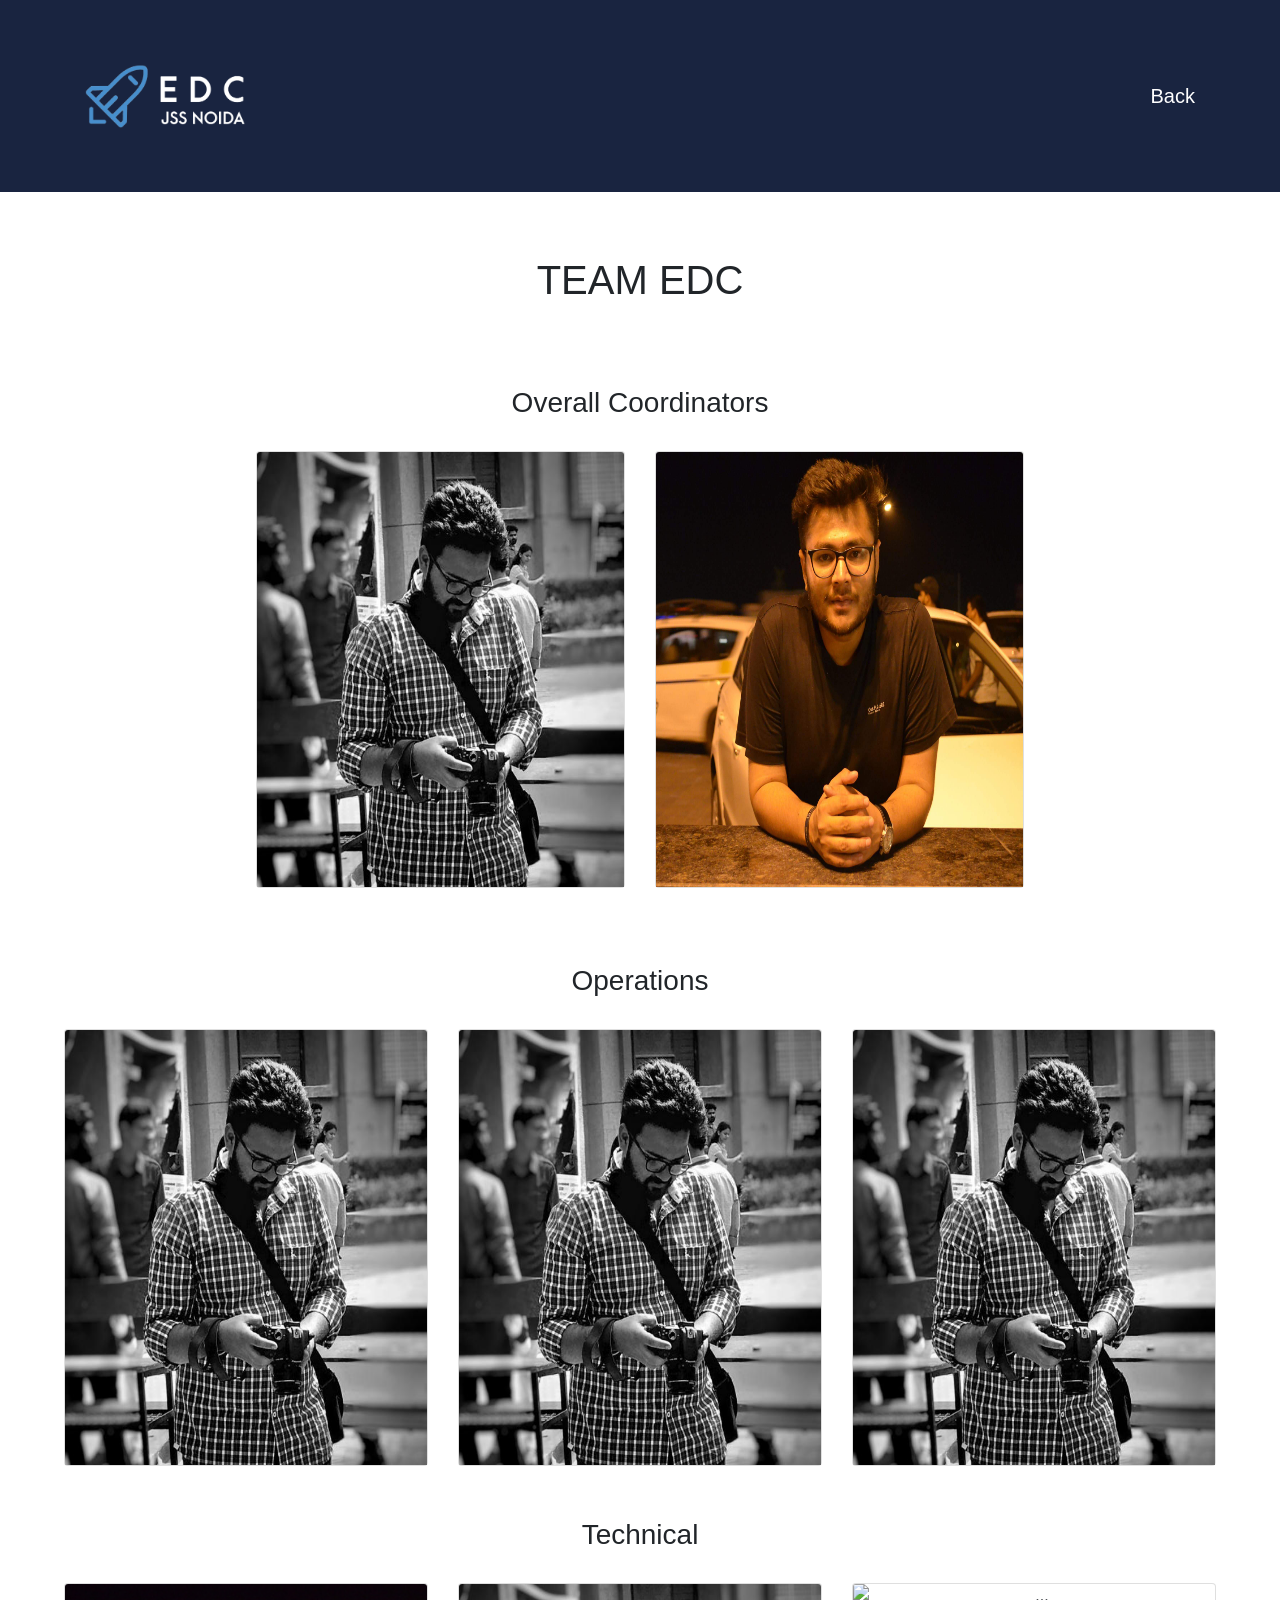
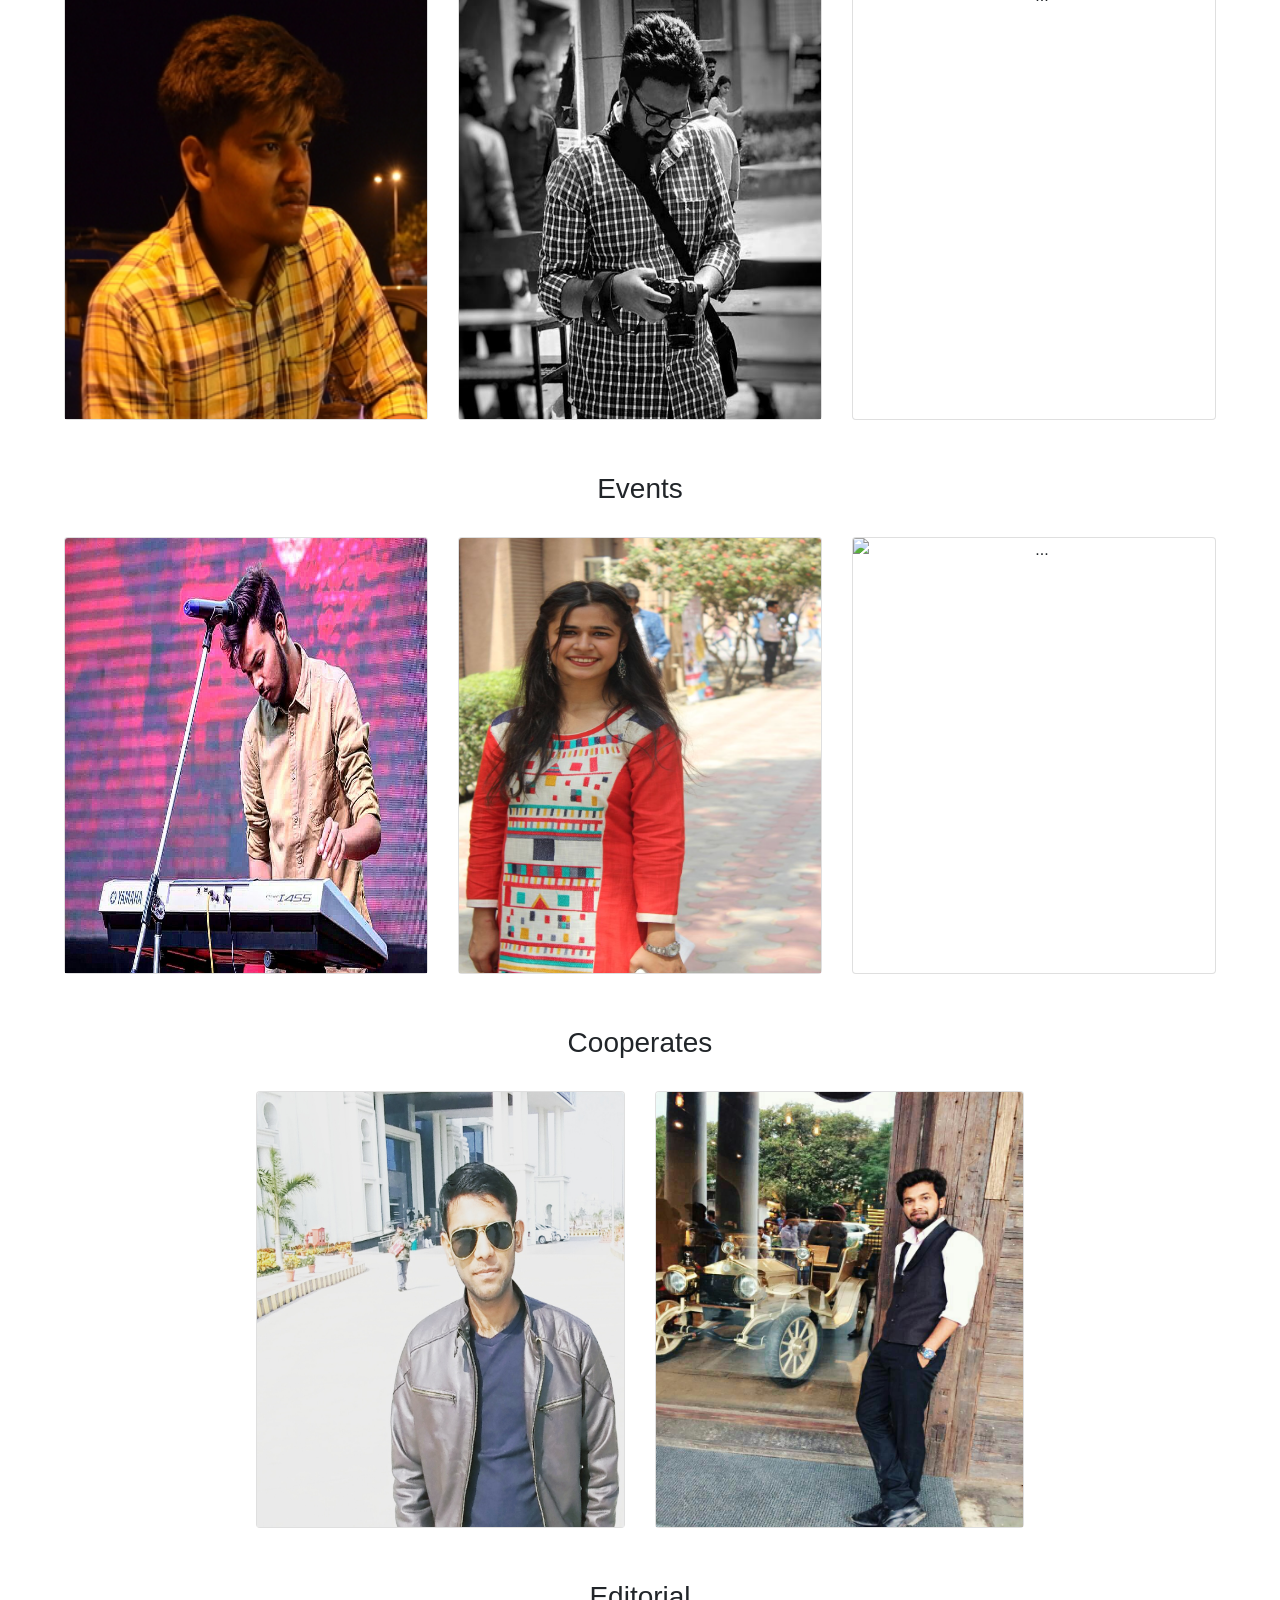
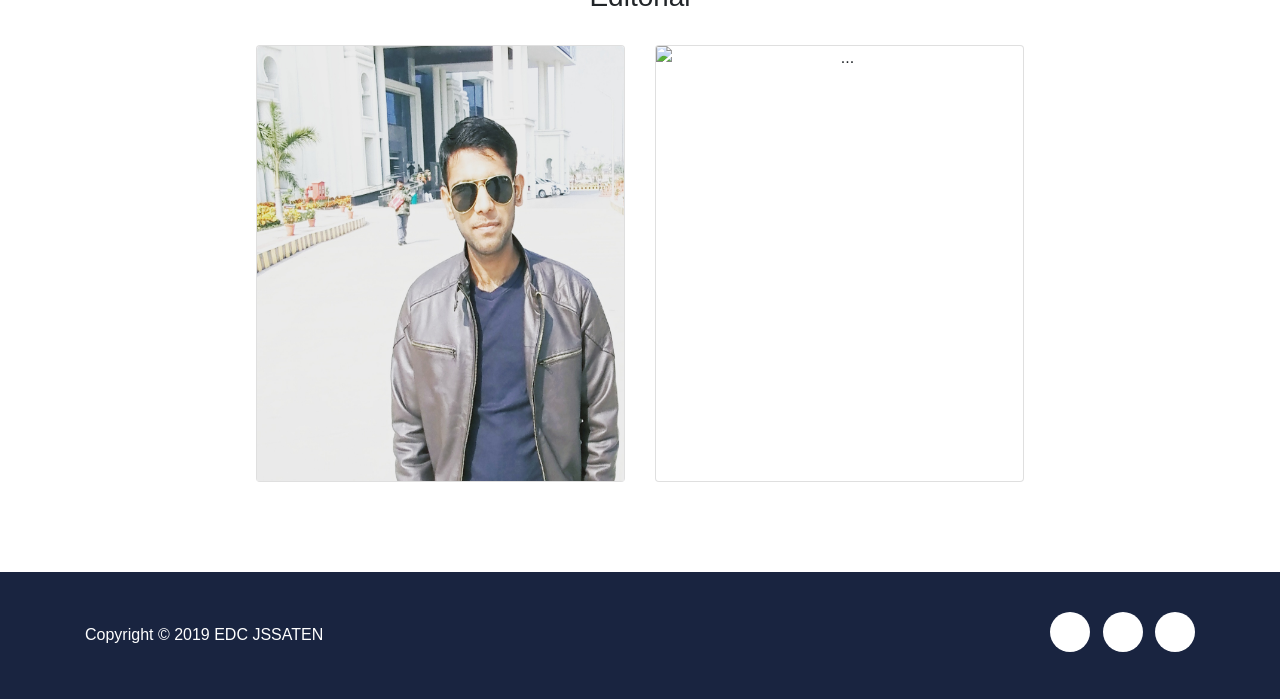
==== team.html @ 0a7827f4 "first commit" ====
<!DOCTYPE html>
<html lang="en" dir="ltr">
  <head>
    <meta charset="utf-8">
    <title>Team Edc</title>
    <link rel="icon" href="img/icon.png" sizes="32x32" type="image/png">
    <link rel="stylesheet" href="css/custom.css">
    <link rel="stylesheet" href="css/bootstrap.min.css">
    <link rel="stylesheet" href="font-awesome-4.7.0/css/font-awesome.min.css">
    <link rel="stylesheet" href="https://stackpath.bootstrapcdn.com/bootstrap/4.3.1/css/bootstrap.min.css" integrity="sha384-ggOyR0iXCbMQv3Xipma34MD+dH/1fQ784/j6cY/iJTQUOhcWr7x9JvoRxT2MZw1T" crossorigin="anonymous">
    <script src="https://code.jquery.com/jquery-3.3.1.slim.min.js" integrity="sha384-q8i/X+965DzO0rT7abK41JStQIAqVgRVzpbzo5smXKp4YfRvH+8abtTE1Pi6jizo" crossorigin="anonymous"></script>
    <script src="https://cdnjs.cloudflare.com/ajax/libs/popper.js/1.14.7/umd/popper.min.js" integrity="sha384-UO2eT0CpHqdSJQ6hJty5KVphtPhzWj9WO1clHTMGa3JDZwrnQq4sF86dIHNDz0W1" crossorigin="anonymous"></script>
    <script src="https://stackpath.bootstrapcdn.com/bootstrap/4.3.1/js/bootstrap.min.js" integrity="sha384-JjSmVgyd0p3pXB1rRibZUAYoIIy6OrQ6VrjIEaFf/nJGzIxFDsf4x0xIM+B07jRM" crossorigin="anonymous"></script>

  </head>
  <body id="top">
    <nav>
      <div class="jumbotron jumbotron-fluid" style="background-color:#192440;">
          <div class="container text-center text-md-left">
              <header>
                  <div class="row justify-content-between">
                      <div class="col-2">
                          <a href="index.html"><img src="img/logo.png" alt="logo"></a>
                      </div>
                      <div class="col-6 align-self-center text-right">
                          <a href="index.html" class="text-white lead">Back</a>
                      </div>
                  </div>
              </header>
          </div>
      </div>
    </nav>

  <section class="teammembers">
    <div class="teamedc">
      <h1>TEAM EDC</h1>
    </div>

    <br>
    <br>
      <div class=""  id="Coordinators">
        <h3>Overall Coordinators</h3>
        <br>
        <div class="card-deck">
          <div class="card"  id="naman">
            <img src="img\team\naman.jpg" class="card-img-top" alt="...">
            <div class="overlayleft">
              <div class="content">
                Naman
              </div>
            </div>
          </div>

          <div class="card"  id="atul">
            <img src="img\team\atul.jpg" class="card-img-top" alt="...">
            <div class="overlayright">
              <div class="content">
                Naman
              </div>
          </div>
        </div>
        </div>
      </div>

<br>

      <div class=""  id="Operations">
        <h3>Operations</h3>
        <br>
        <div class="card-deck">
          <div class="card" id="shivani">
            <img src="img\team\naman.jpg" class="card-img-top" alt="...">
            <div class="overlaybottom">
              <div class="content">
                naman
              </div>
            </div>
          </div>

          <div class="card"  id="waris">
            <img src="img\team\naman.jpg" class="card-img-top" alt="...">
            <div class="overlaybottom">
              <div class="content">
                naman
              </div>
            </div>
          </div>

          <div class="card"  id="prakhar">
            <img src="img\team\naman.jpg" class="card-img-top" alt="...">
            <div class="overlaybottom">
              <div class="content">
                naman
              </div>
            </div>
          </div>
        </div>
        </div>
      </div>

      <div class=""  id="Technical">
        <h3>Technical</h3>
        <br>
        <div class="card-deck">
          <div class="card" id="nishith">
            <img src="img\team\nishith.jpg" class="card-img-top" alt="...">
            <div class="overlaybottom">
              <div class="content">
                naman
              </div>
            </div>
          </div>

          <div class="card" id="shlok">
            <img src="img\team\naman.jpg" class="card-img-top" alt="...">
            <div class="overlaybottom">
              <div class="content">
                naman
              </div>
            </div>
          </div>

          <div class="card" id="ayushi">
            <img src="img\team\ayushi.jpg" class="card-img-top" alt="...">
            <div class="overlaybottom">
              <div class="content">
                naman
              </div>
            </div>
          </div>
        </div>
        </div>
      </div>

      <div class=""  id="Events">
        <h3>Events</h3>
        <br>
        <div class="card-deck">
          <div class="card"  id="siddhartha">
            <img src="img\team\siddhartha.jpg" class="card-img-top" alt="...">
            <div class="overlaybottom">
              <div class="content">
                naman
              </div>
            </div>
          </div>

          <div class="card" id="ritika">
            <img src="img\team\ritika.jpg" class="card-img-top" alt="...">
            <div class="overlaybottom">
              <div class="content">
                naman
              </div>
            </div>
          </div>

          <div class="card" id="vedansh">
            <img src="img\team\ayushi.jpg" class="card-img-top" alt="...">
            <div class="overlaybottom">
              <div class="content">
                naman
              </div>
            </div>
          </div>
        </div>
        </div>
      </div>

      <div class=""  id="Cooperates">
        <h3>Cooperates</h3>
        <br>
        <div class="card-deck">
          <div class="card"  id="dewansh">
            <img src="img\team\dewansh.jpg" class="card-img-top" alt="...">
            <div class="overlayleft">
              <div class="content">
                Naman
              </div>
            </div>
          </div>

          <div class="card"  id="divyansh">
            <img src="img\team\divyansh.jpg" class="card-img-top" alt="...">
            <div class="overlayright">
              <div class="content">
                Naman
              </div>
          </div>
        </div>
        </div>
      </div>

      <div class=""  id="Editorial">
        <h3>Editorial</h3>
        <br>
        <div class="card-deck">
          <div class="card"  id="raaj">
            <img src="img\team\dewansh.jpg" class="card-img-top" alt="...">
            <div class="overlayleft">
              <div class="content">
                Naman
              </div>
            </div>
          </div>

          <div class="card"  id="adesh">
            <img src="img\team\adesh.JPG" class="card-img-top" alt="...">
            <div class="overlayright">
              <div class="content">
                Naman
              </div>
          </div>
        </div>
        </div>
      </div>
  </section>


  <section class="footer">
    <div class="jumbotron jumbotron-fluid" id="copyright">
          <div class="container">
              <div class="row justify-content-between">
                <div class="col-md-6 text-white align-self-center text-center text-md-left my-2">
                      Copyright © 2019 EDC JSSATEN
                  </div>
                  <div class="col-md-6 align-self-center text-center text-md-right my-2" id="social-media">
                      <a href="#" class="d-inline-block text-center ml-2">
                        <i class="fa fa-facebook" aria-hidden="true"></i>
                      </a>
                      <a href="#" class="d-inline-block text-center ml-2">
                          <i class="fa fa-linkedin" aria-hidden="true"></i>
                      </a>
                      <a href="#top" class="d-inline-block text-center ml-2">
                          <i class="fa fa-arrow-up" aria-hidden="true"></i>
                      </a>
                  </div>
              </div>
          </div>
      </div>
          <script src="js/aos.js"></script>
      <script>
        AOS.init({
        });
      </script>
  </section>
  </body>
</html>


<!--            <div class="card-body">
              <h5 class="card-title">Naman</h5>
            </div> -->
---- css/custom.css ----
/********** common setting **********/
h2 {
    font-size: 2.8rem !important;
    font-weight: 700;
}

img {
    display: block;
    max-width: 100%;
}

a,
button {
    cursor: pointer;
}
#events a{
    margin-right: 30px;
}
iframe{
    height: 125px;
}
.btn-collab{
    width: 100%;
}
.jumbotron {
    margin-bottom: 0 !important;
}

.atlas-cta {
    border-radius: 22px !important;
    padding: 12px 30px !important;
    font-weight: 700;
    transition: .3s ease-in-out !important;
}

.atlas-cta:hover {
    text-decoration: none;
    transform: translateY(-5px);
}

.atlas-cta-wide {
    width: 100%;
}

.cta-green {
    background: #00FFAD;
    color: #192440;
}

.cta-green:hover {
    color: #ffffff;
    background: #00e69c;
}

.cta-blue {
    background: #192440;
    color: #ffffff;
}

.cta-blue:hover {
    color: #ffffff;
    background: #121a2e;
}

.cta-ghost {
    border: 2px solid #192440 !important;
    color: #192440;
}

.cta-ghost:hover {
    color: #ffffff;
    background: #121a2e;
}

#banner {
    background-size: cover;
}

/********** banner **********/
#banner header {
    overflow: hidden;
}

#banner header img {
    max-width: 120px;
}
.fa-arrow-down{
    position: relative;
    animation-name: down;
    animation-iteration-count: infinite;
    animation-duration: 1s;
}
/********** feature (skew background) **********/
.mx-auto{
    max-width: 180px!important;
    margin-bottom: 10px;
}
.display-4{
    font-size: 2rem!important;
}
.feature img {
    width: 100%;
    max-width: 480px;
}

#feature-first {
    background: linear-gradient(168deg, #ffffff 55%, #00FFAD 0);
}

#feature-last {
    background: #00FFAD;
}

/********** price table **********/
#price-table {
    padding-top: 4rem !important;
    padding-bottom: 4rem !important;
}
.premium:hover {
    background: #192440;
    color: #ffffff;
}

#price-table ul li {
    padding: 5px 0;
}

/********** contact **********/
#contact {
    background-size: cover;
}

#contact ul li {
    padding: 3px 0;
}

#contact form {
    color: #00FFAD;
}

#contact form input,
#contact form textarea {
    background: transparent;
    border: 1px solid #00FFAD;
    color: #ffffff;
}

/********** copyright **********/
#copyright {
    background: #192440;
    padding: 2rem 3rem;
}

#copyright #social-media a {
    width: 40px;
    height: 40px;
    border-radius: 99%;
    background: #ffffff;
    transition: .4s ease;
}

#copyright #social-media a i {
    color: #192440;
    font-size: 1.2rem;
    line-height: 40px;
}

#copyright #social-media a:hover {
    background: #00FFAD;
}

#copyright #social-media a:hover i {
    color: #ffffff;
}

@keyframes down{
    0%,100%{
        bottom: -3px;
    }
    50%{
        bottom: 3px;
    }
}
/********** RWD **********/
@media (max-width: 575px) {
    #banner h1 {
        font-size: 2rem;
    }

.event-card{
    min-height: 425px!important;
}
}

header img{
    min-width: 100px;
}
.jumbotron{
    background: #192440;
}
.teammembers{
  text-align: center;
  padding-top: 5%;
}
.card-img-top{
  width:50%;
}
#Coordinators , #Cooperates , #Editorial{
  width: 60%;
  position: relative;
  left: 20%;
  padding: 2% 0;
}
#Operations , #Technical , #Events{
  width:90%;
  position: relative;
  left: 5%;
  padding: 2% 0;
}
.footer{
  margin-top: 5%;
  }
  .card-img-top{
    height: 34vw;
    width: 34vw;
}
#naman , #dewansh , #raaj{
  position: relative;
  animation : one 1s ease-in ;
}
#atul , #divyansh , #adesh{
  position: relative;
  animation : two 1s ease-in ;
}
#shivani , #waris , #prakhar , #nishith , #shlok , #ayushi , #siddhartha , #ritika , #vedansh{
  position: relative;
  animation : three .3s ease-in ;
}
@keyframes one{
  from{
    left:-800px;
  }
  to{
    left:0px;
  }
}
@keyframes two{
  from{
    right:-800px;
  }
  to{
    right:0px;
  }
}
@keyframes three{
  from{
    top:60px;
  }
  to{
    top:0px;
  }
}
.overlayleft{
  position: absolute;
  height: 34vw;
  background-color: #192440;
  color: white;
  opacity: .7;
  right: 100%;
  width: 0;
  overflow: hidden;
  transition: 0.5s ease;
}
.overlayright{
  position: absolute;
  height: 34vw;
  background-color: #192440;
  color: white;
  opacity: .7;
  left: 100%;
  width: 0;
  overflow: hidden;
  transition: 0.5s ease;
}
.overlaybottom{
  position: absolute;
  height: 0;
  background-color: #192440;
  color: white;
  opacity: .7;
  top: 100%;
  width: 28.3vw;
  overflow: hidden;
  transition: 0.5s ease;
}
.content{
   position: absolute;
   top: 50%;
   left: 50%;
   transform: translate(-50%, -50%);
   white-space: nowrap;
   z-index: 1;
}
#naman:hover .overlayleft , #dewansh:hover .overlayleft ,  #raaj:hover .overlayleft{
  right: 0;
  width: 28.6vw;
}
#atul:hover .overlayright , #divyansh:hover .overlayright , #adesh:hover .overlayright{
  left: 0;
  width: 28.6vw;
}
#shivani:hover .overlaybottom , #prakhar:hover .overlaybottom , #waris:hover .overlaybottom , #nishith:hover .overlaybottom , #shlok:hover .overlaybottom , #ayushi:hover .overlaybottom , #siddhartha:hover .overlaybottom , #ritika:hover .overlaybottom , #vedansh:hover .overlaybottom{
  top: 0;
  height: 34vw;
}
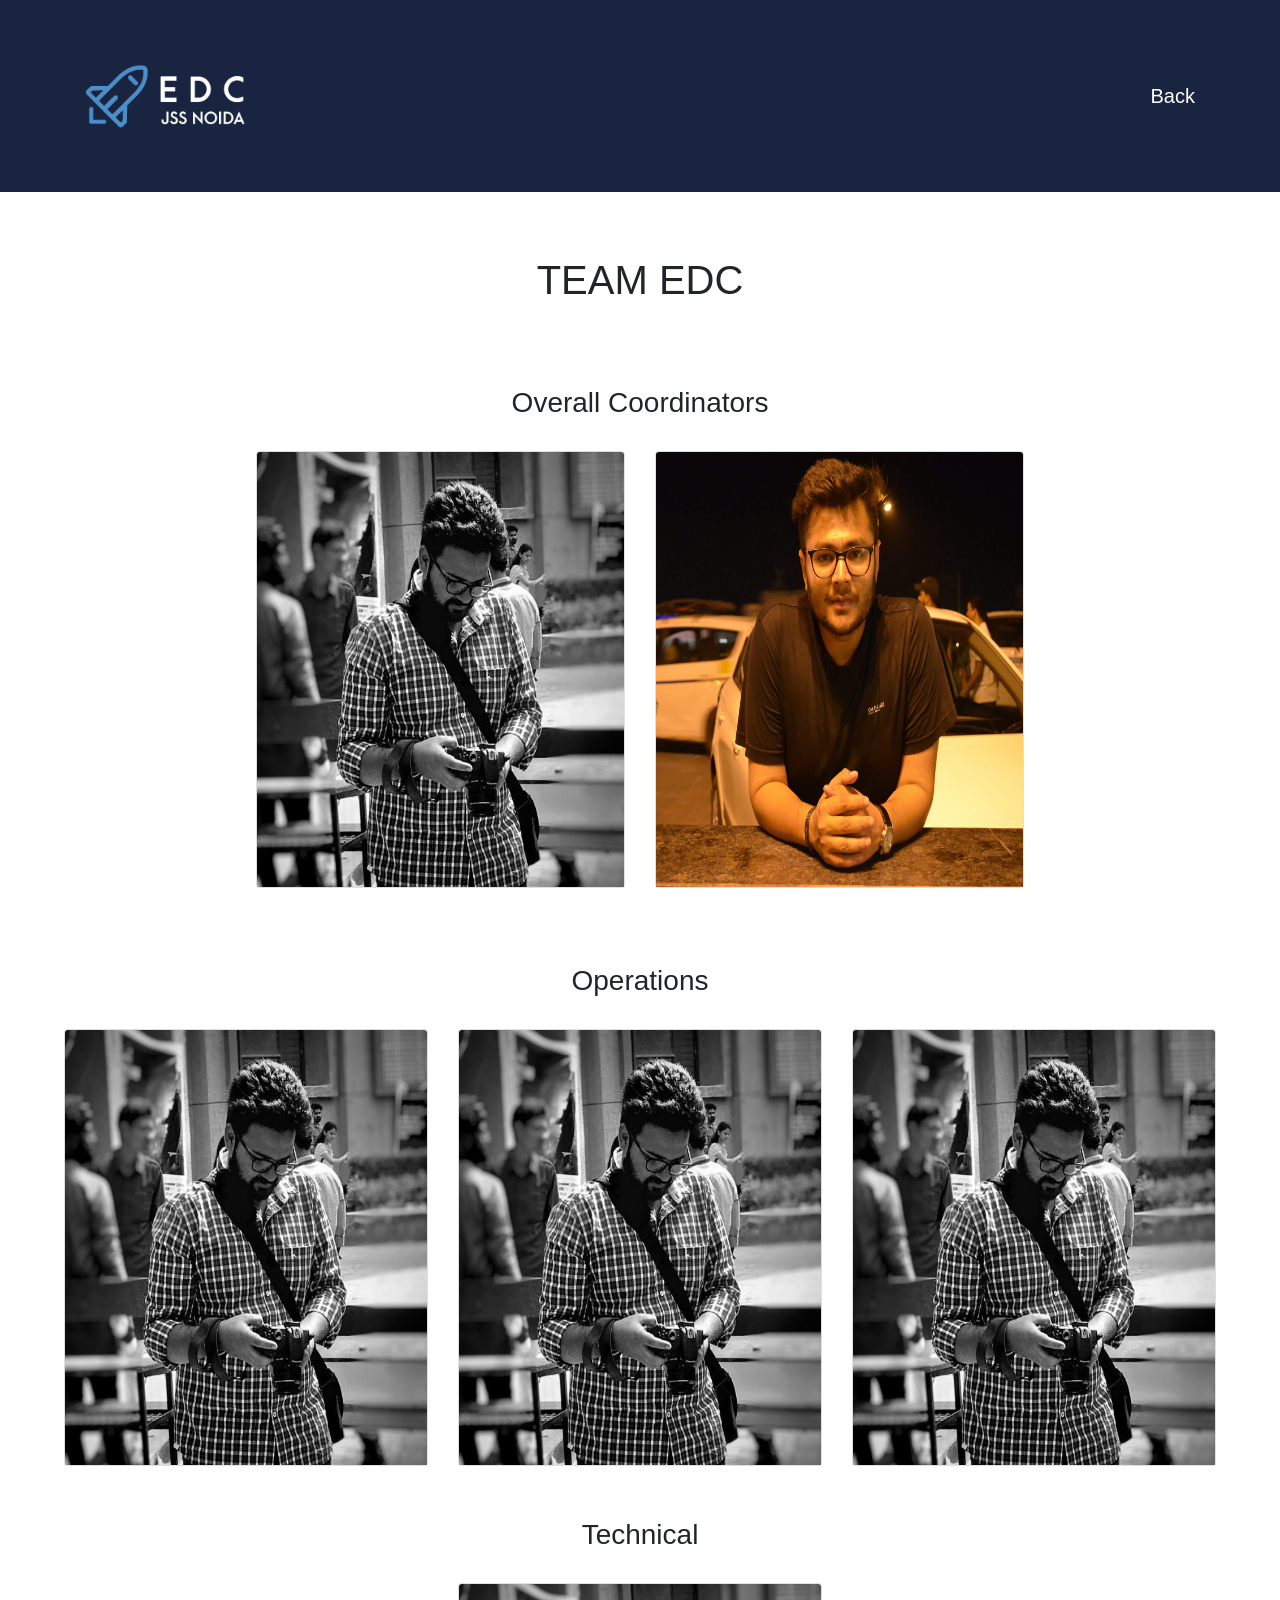
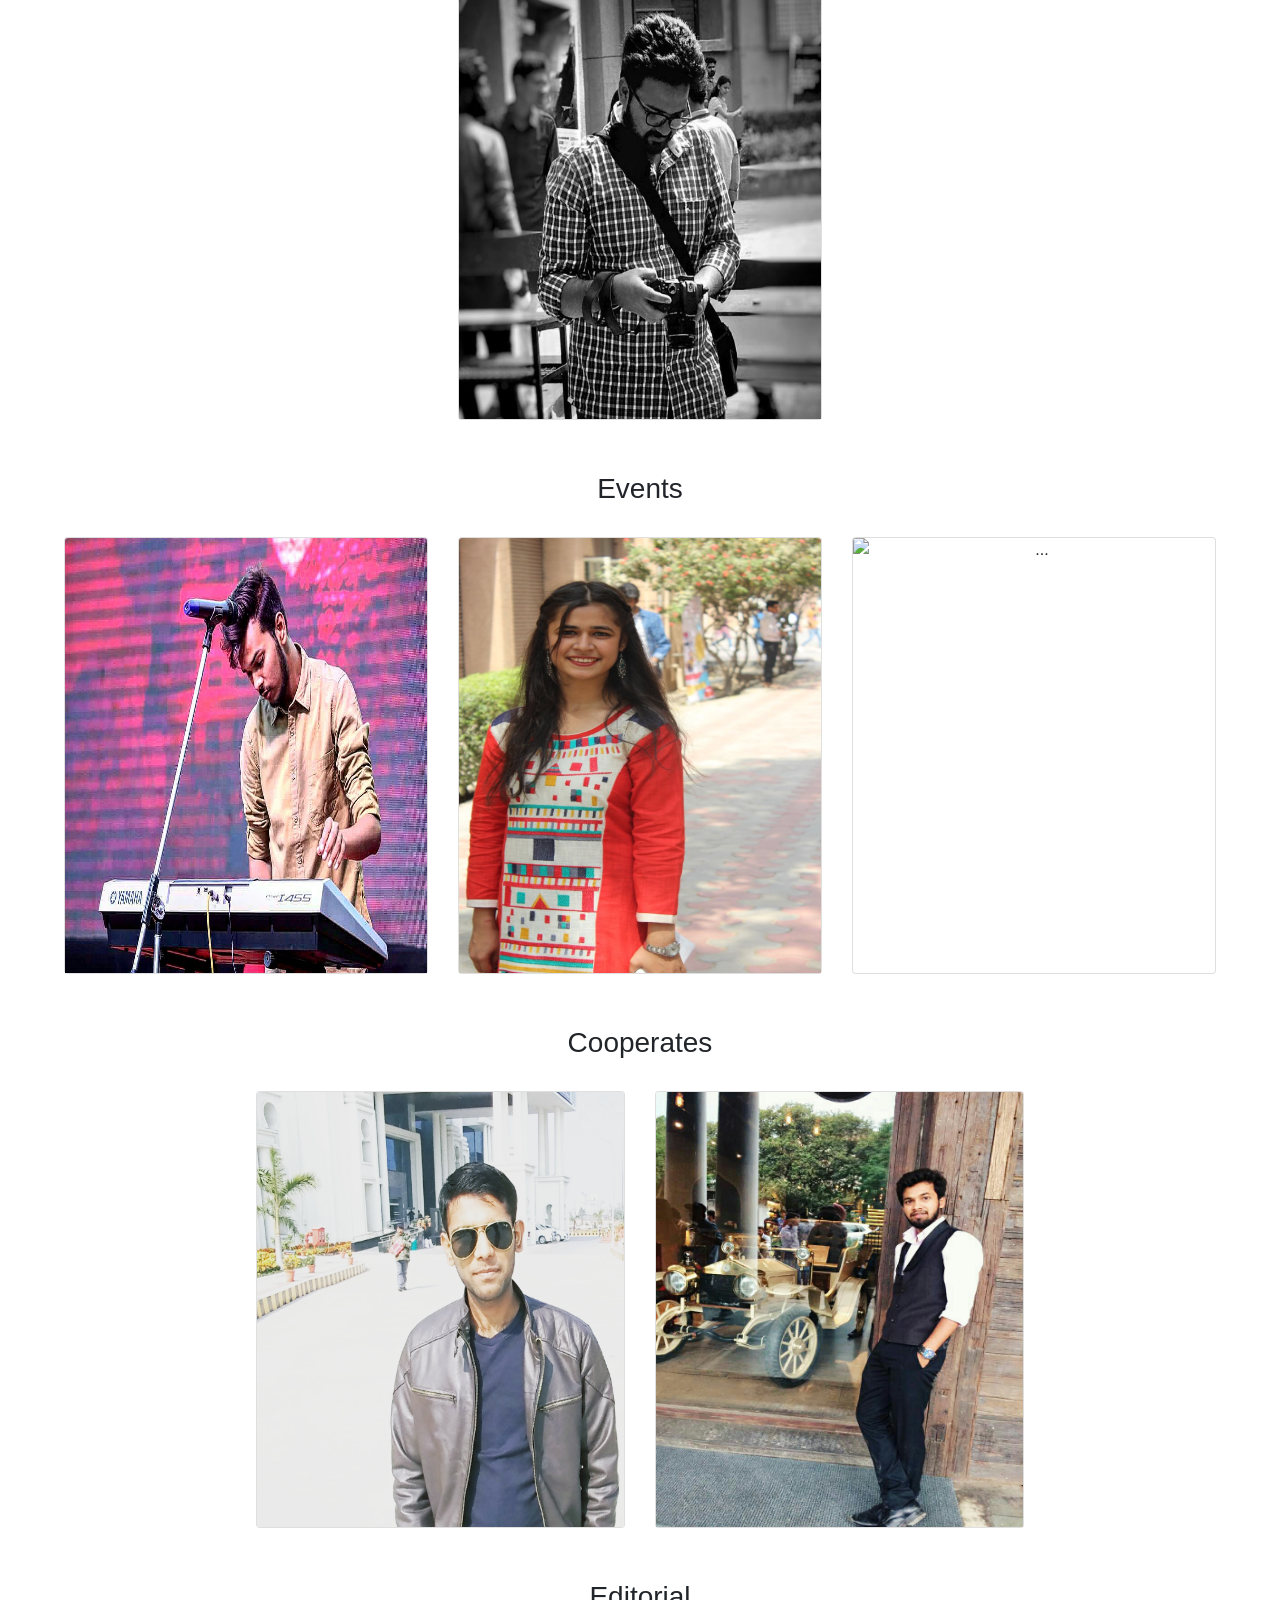
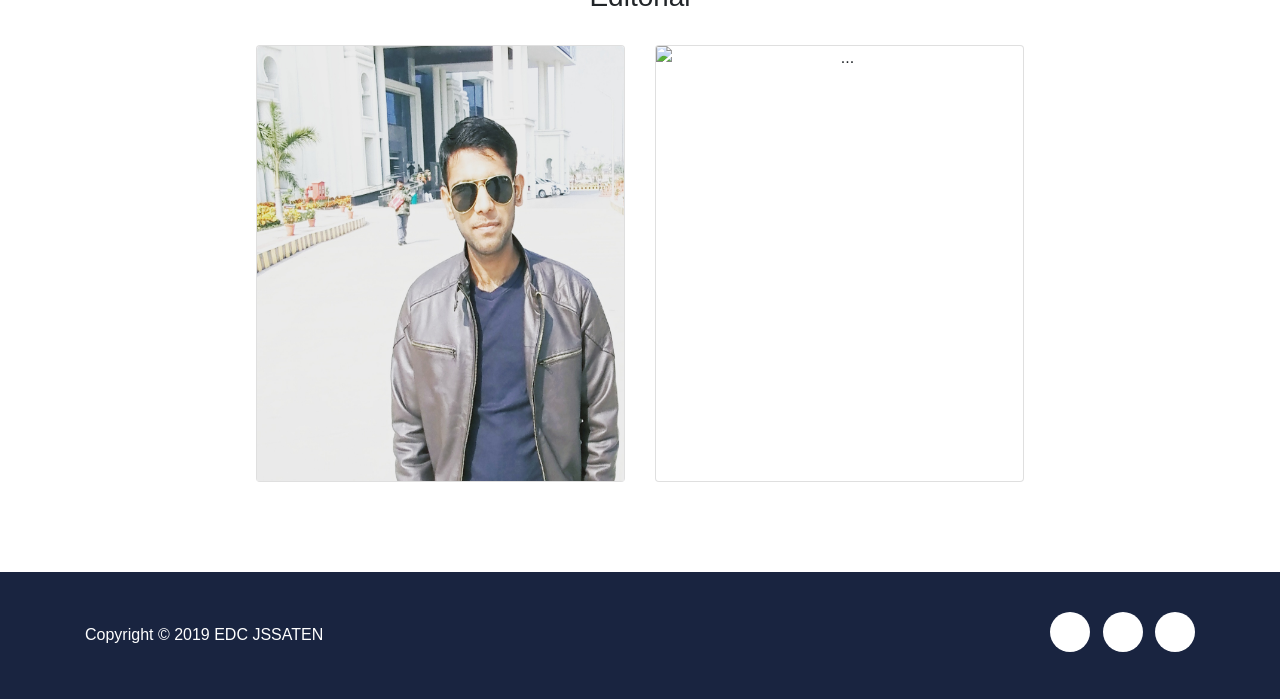
==== commit 807948ec: "animation bug fixed" ====
--- a/team.html
+++ b/team.html
@@ -7,7 +7,9 @@
     <link rel="stylesheet" href="css/custom.css">
     <link rel="stylesheet" href="css/bootstrap.min.css">
     <link rel="stylesheet" href="font-awesome-4.7.0/css/font-awesome.min.css">
+    <link href="https://unpkg.com/aos@2.3.1/dist/aos.css" rel="stylesheet">
     <link rel="stylesheet" href="https://stackpath.bootstrapcdn.com/bootstrap/4.3.1/css/bootstrap.min.css" integrity="sha384-ggOyR0iXCbMQv3Xipma34MD+dH/1fQ784/j6cY/iJTQUOhcWr7x9JvoRxT2MZw1T" crossorigin="anonymous">
+    <script src="https://unpkg.com/aos@2.3.1/dist/aos.js"></script>
     <script src="https://code.jquery.com/jquery-3.3.1.slim.min.js" integrity="sha384-q8i/X+965DzO0rT7abK41JStQIAqVgRVzpbzo5smXKp4YfRvH+8abtTE1Pi6jizo" crossorigin="anonymous"></script>
     <script src="https://cdnjs.cloudflare.com/ajax/libs/popper.js/1.14.7/umd/popper.min.js" integrity="sha384-UO2eT0CpHqdSJQ6hJty5KVphtPhzWj9WO1clHTMGa3JDZwrnQq4sF86dIHNDz0W1" crossorigin="anonymous"></script>
     <script src="https://stackpath.bootstrapcdn.com/bootstrap/4.3.1/js/bootstrap.min.js" integrity="sha384-JjSmVgyd0p3pXB1rRibZUAYoIIy6OrQ6VrjIEaFf/nJGzIxFDsf4x0xIM+B07jRM" crossorigin="anonymous"></script>
@@ -42,7 +44,7 @@
         <h3>Overall Coordinators</h3>
         <br>
         <div class="card-deck">
-          <div class="card"  id="naman">
+          <div class="card"  id="naman" data-aos="fade-right">
             <img src="img\team\naman.jpg" class="card-img-top" alt="...">
             <div class="overlayleft">
               <div class="content">
@@ -51,7 +53,7 @@
             </div>
           </div>
 
-          <div class="card"  id="atul">
+          <div class="card"  id="atul" data-aos="fade-left">
             <img src="img\team\atul.jpg" class="card-img-top" alt="...">
             <div class="overlayright">
               <div class="content">
@@ -68,25 +70,25 @@
         <h3>Operations</h3>
         <br>
         <div class="card-deck">
-          <div class="card" id="shivani">
-            <img src="img\team\naman.jpg" class="card-img-top" alt="...">
-            <div class="overlaybottom">
-              <div class="content">
-                naman
-              </div>
-            </div>
-          </div>
-
-          <div class="card"  id="waris">
-            <img src="img\team\naman.jpg" class="card-img-top" alt="...">
-            <div class="overlaybottom">
-              <div class="content">
-                naman
-              </div>
-            </div>
-          </div>
-
-          <div class="card"  id="prakhar">
+          <div class="card" id="shivani" data-aos="fade-right">
+            <img src="img\team\naman.jpg" class="card-img-top" alt="...">
+            <div class="overlaybottom">
+              <div class="content">
+                naman
+              </div>
+            </div>
+          </div>
+
+          <div class="card"  id="waris" data-aos="zoom-in">
+            <img src="img\team\naman.jpg" class="card-img-top" alt="...">
+            <div class="overlaybottom">
+              <div class="content">
+                naman
+              </div>
+            </div>
+          </div>
+
+          <div class="card"  id="prakhar"  data-aos="fade-left">
             <img src="img\team\naman.jpg" class="card-img-top" alt="...">
             <div class="overlaybottom">
               <div class="content">
@@ -102,7 +104,7 @@
         <h3>Technical</h3>
         <br>
         <div class="card-deck">
-          <div class="card" id="nishith">
+          <div class="card" id="nishith" data-aos="flip-right">
             <img src="img\team\nishith.jpg" class="card-img-top" alt="...">
             <div class="overlaybottom">
               <div class="content">
@@ -111,16 +113,16 @@
             </div>
           </div>
 
-          <div class="card" id="shlok">
-            <img src="img\team\naman.jpg" class="card-img-top" alt="...">
-            <div class="overlaybottom">
-              <div class="content">
-                naman
-              </div>
-            </div>
-          </div>
-
-          <div class="card" id="ayushi">
+          <div class="card" id="shlok" data-aos="zoom-in">
+            <img src="img\team\naman.jpg" class="card-img-top" alt="...">
+            <div class="overlaybottom">
+              <div class="content">
+                naman
+              </div>
+            </div>
+          </div>
+
+          <div class="card" id="ayushi" data-aos="flip-left">
             <img src="img\team\ayushi.jpg" class="card-img-top" alt="...">
             <div class="overlaybottom">
               <div class="content">
@@ -136,7 +138,7 @@
         <h3>Events</h3>
         <br>
         <div class="card-deck">
-          <div class="card"  id="siddhartha">
+          <div class="card"  id="siddhartha" data-aos="zoom-in">
             <img src="img\team\siddhartha.jpg" class="card-img-top" alt="...">
             <div class="overlaybottom">
               <div class="content">
@@ -145,7 +147,7 @@
             </div>
           </div>
 
-          <div class="card" id="ritika">
+          <div class="card" id="ritika" data-aos="zoom-in">
             <img src="img\team\ritika.jpg" class="card-img-top" alt="...">
             <div class="overlaybottom">
               <div class="content">
@@ -154,7 +156,7 @@
             </div>
           </div>
 
-          <div class="card" id="vedansh">
+          <div class="card" id="vedansh" data-aos="zoom-in">
             <img src="img\team\ayushi.jpg" class="card-img-top" alt="...">
             <div class="overlaybottom">
               <div class="content">
@@ -170,7 +172,7 @@
         <h3>Cooperates</h3>
         <br>
         <div class="card-deck">
-          <div class="card"  id="dewansh">
+          <div class="card"  id="dewansh" data-aos="fade-right">
             <img src="img\team\dewansh.jpg" class="card-img-top" alt="...">
             <div class="overlayleft">
               <div class="content">
@@ -179,7 +181,7 @@
             </div>
           </div>
 
-          <div class="card"  id="divyansh">
+          <div class="card"  id="divyansh" data-aos="fade-left">
             <img src="img\team\divyansh.jpg" class="card-img-top" alt="...">
             <div class="overlayright">
               <div class="content">
@@ -194,7 +196,7 @@
         <h3>Editorial</h3>
         <br>
         <div class="card-deck">
-          <div class="card"  id="raaj">
+          <div class="card"  id="raaj" data-aos="fade-right">
             <img src="img\team\dewansh.jpg" class="card-img-top" alt="...">
             <div class="overlayleft">
               <div class="content">
@@ -203,7 +205,7 @@
             </div>
           </div>
 
-          <div class="card"  id="adesh">
+          <div class="card"  id="adesh" data-aos="fade-left">
             <img src="img\team\adesh.JPG" class="card-img-top" alt="...">
             <div class="overlayright">
               <div class="content">
--- a/css/custom.css
+++ b/css/custom.css
@@ -222,8 +222,9 @@
   }
   .card-img-top{
     height: 34vw;
-    width: 34vw;
-}
+    width: 34vw;'
+}
+/*
 #naman , #dewansh , #raaj{
   position: relative;
   animation : one 1s ease-in ;
@@ -260,6 +261,7 @@
     top:0px;
   }
 }
+*/
 .overlayleft{
   position: absolute;
   height: 34vw;
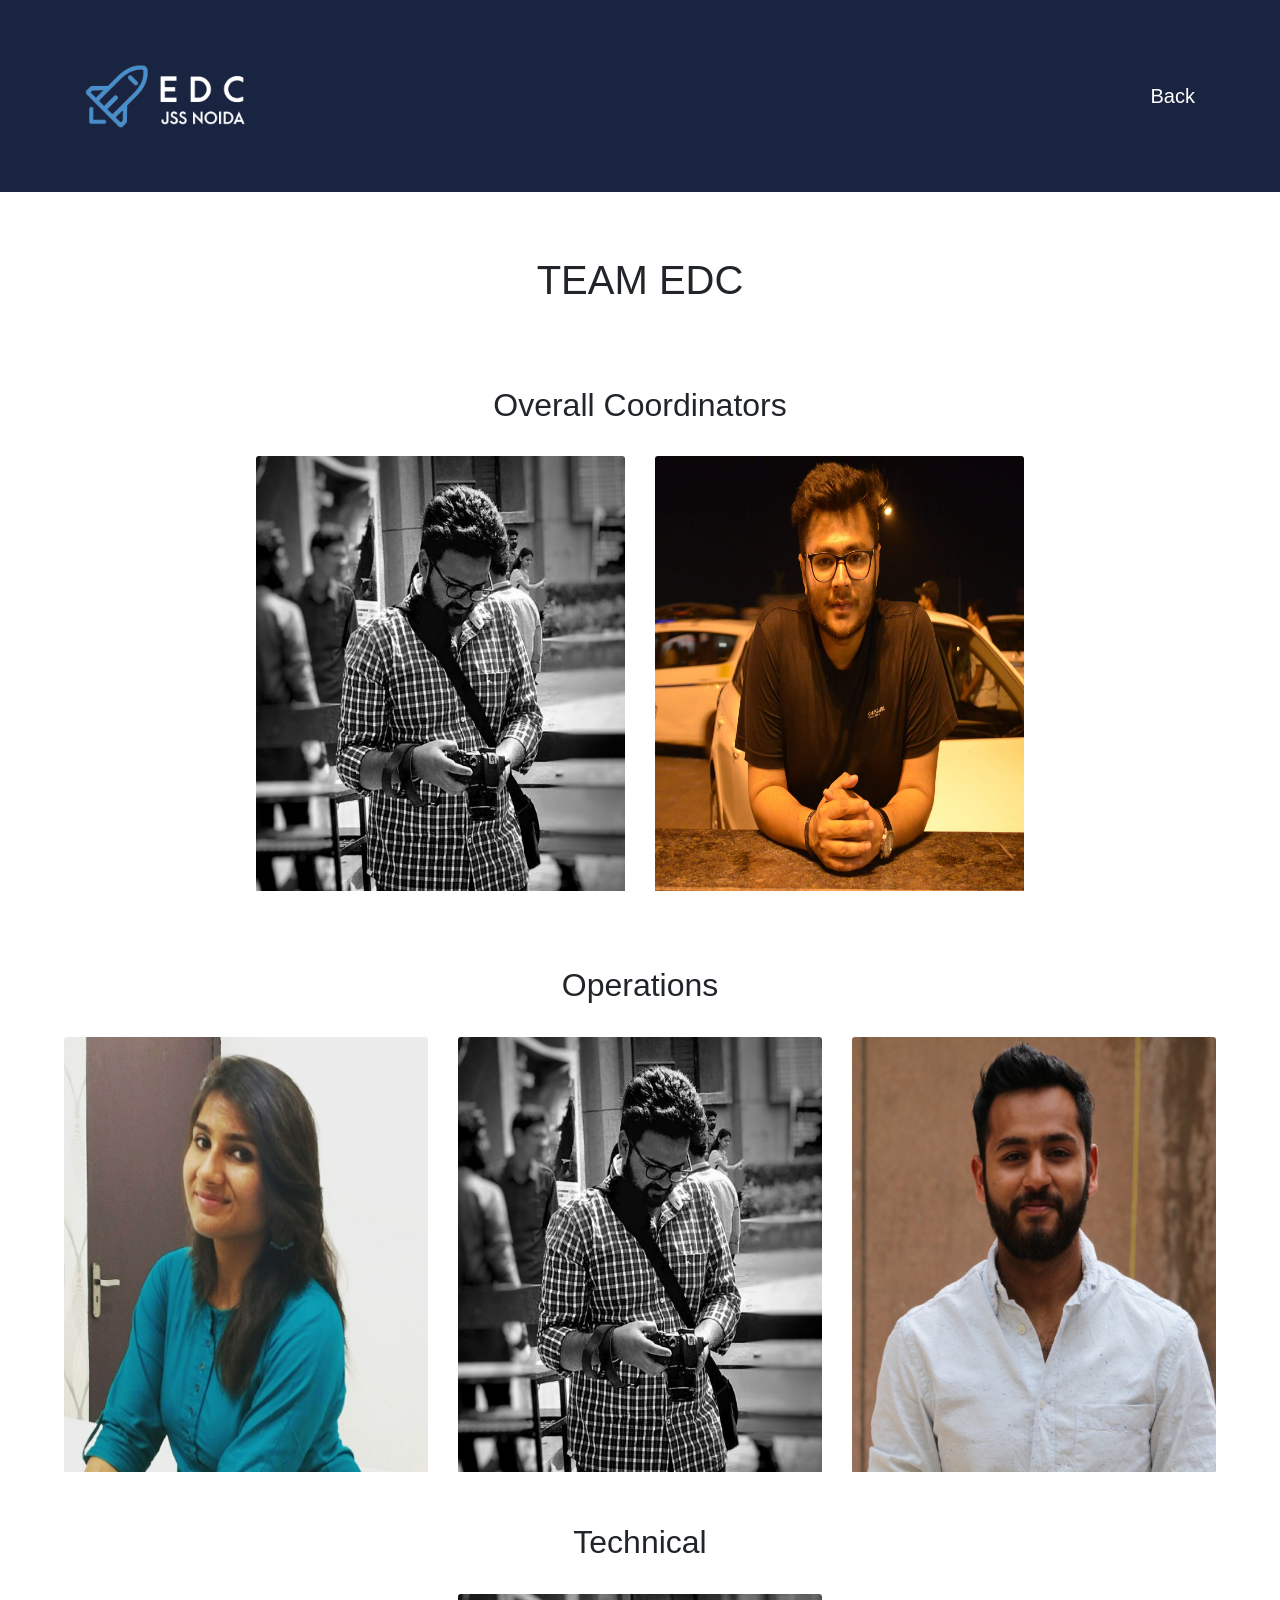
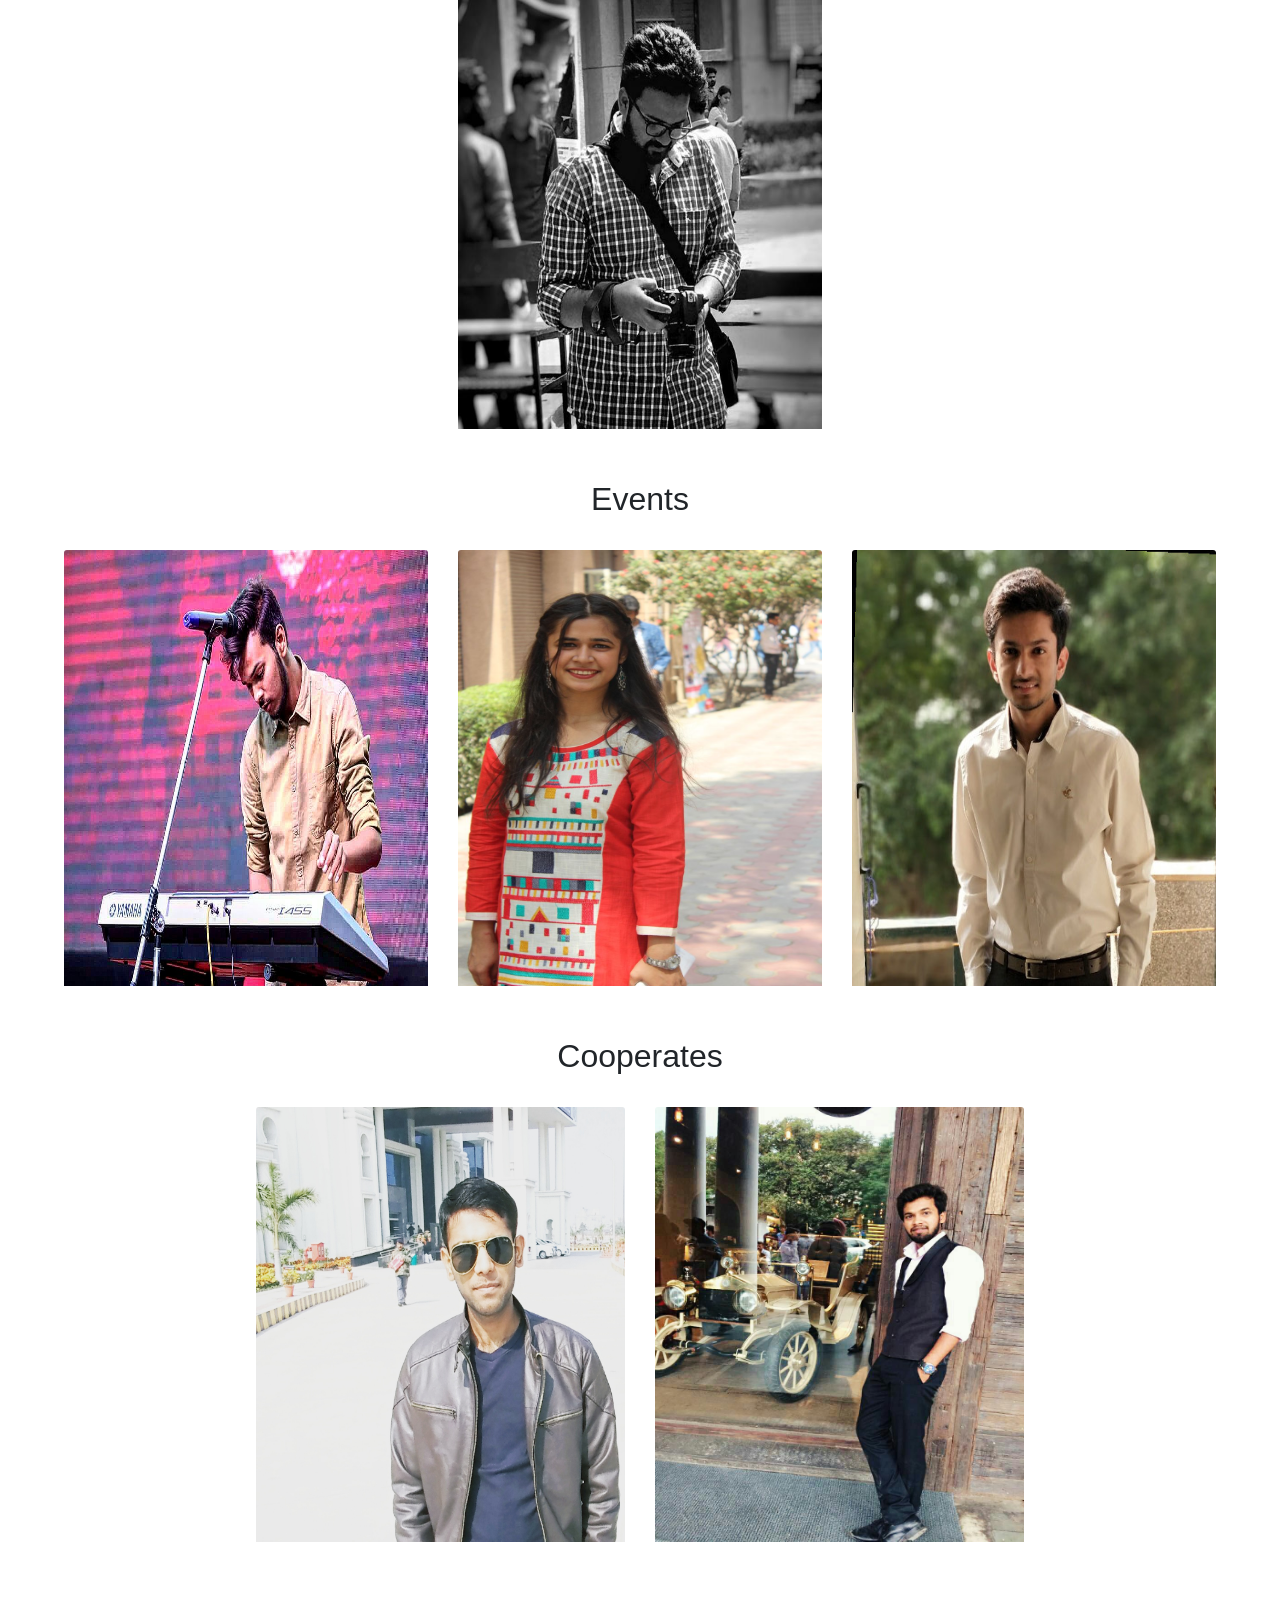
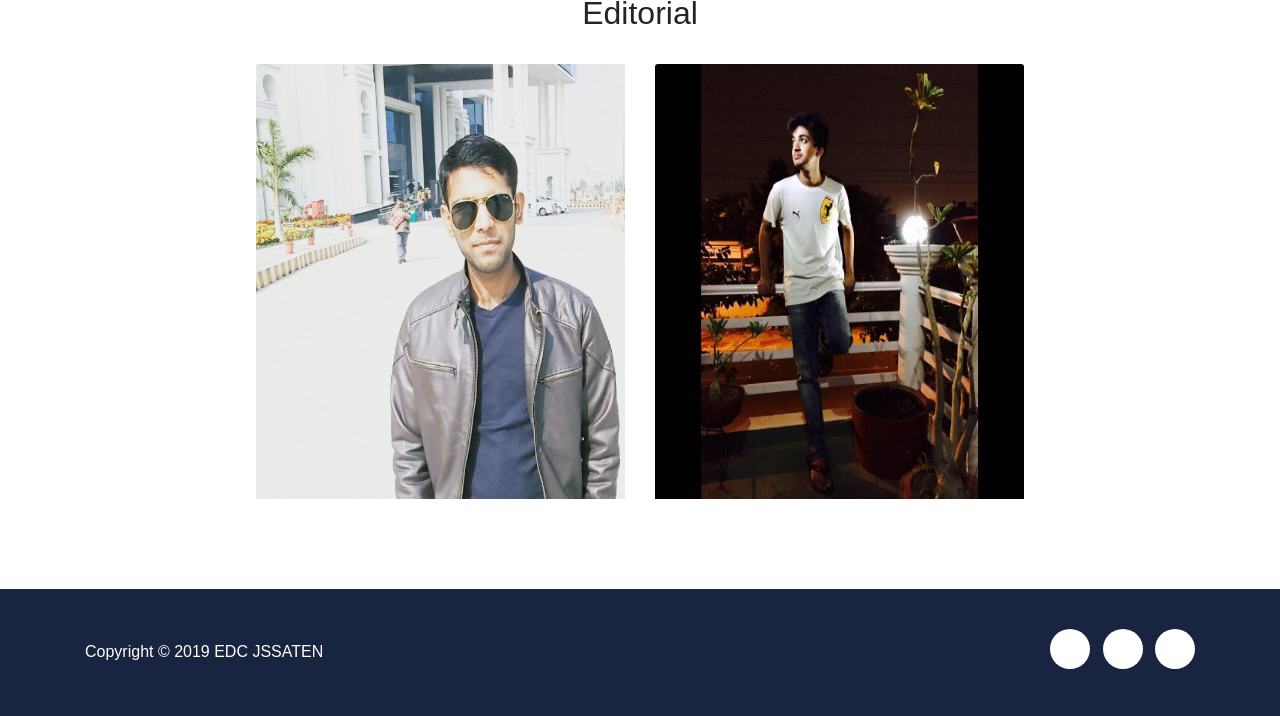
==== commit 2950696a: "small issues fixed" ====
--- a/team.html
+++ b/team.html
@@ -44,20 +44,22 @@
         <h3>Overall Coordinators</h3>
         <br>
         <div class="card-deck">
-          <div class="card"  id="naman" data-aos="fade-right">
+          <div class="card border-0"  id="naman" data-aos="fade-right">
             <img src="img\team\naman.jpg" class="card-img-top" alt="...">
             <div class="overlayleft">
               <div class="content">
-                Naman
-              </div>
-            </div>
-          </div>
-
-          <div class="card"  id="atul" data-aos="fade-left">
+                <h1>NAMAN JAIN</h1>
+                <p>naman.edcjss@gmail.com</p>
+              </div>
+            </div>
+          </div>
+
+          <div class="card border-0"  id="atul" data-aos="fade-left">
             <img src="img\team\atul.jpg" class="card-img-top" alt="...">
             <div class="overlayright">
               <div class="content">
-                Naman
+                <h1>ATUL RAJ</h1>
+                <p>atul.edcjss@gmail.com</p>
               </div>
           </div>
         </div>
@@ -70,29 +72,32 @@
         <h3>Operations</h3>
         <br>
         <div class="card-deck">
-          <div class="card" id="shivani" data-aos="fade-right">
+          <div class="card border-0" id="shivani" data-aos="fade-right">
+            <img src="img\team\shivani.jpg" class="card-img-top" alt="...">
+            <div class="overlaybottom">
+              <div class="content">
+                <h1>SHIVANI TEKRIWAL</h1>
+                <p>shivani.edcjss@gmail.com</p>
+              </div>
+            </div>
+          </div>
+
+          <div class="card border-0"  id="waris" data-aos="zoom-in">
             <img src="img\team\naman.jpg" class="card-img-top" alt="...">
             <div class="overlaybottom">
               <div class="content">
-                naman
-              </div>
-            </div>
-          </div>
-
-          <div class="card"  id="waris" data-aos="zoom-in">
-            <img src="img\team\naman.jpg" class="card-img-top" alt="...">
-            <div class="overlaybottom">
-              <div class="content">
-                naman
-              </div>
-            </div>
-          </div>
-
-          <div class="card"  id="prakhar"  data-aos="fade-left">
-            <img src="img\team\naman.jpg" class="card-img-top" alt="...">
-            <div class="overlaybottom">
-              <div class="content">
-                naman
+                <h1>MOHAMMAD WARIS</h1>
+                <p>waris.edcjss@gmail.com</p>
+              </div>
+            </div>
+          </div>
+
+          <div class="card border-0"  id="prakhar"  data-aos="fade-left">
+            <img src="img\team\prakhar.jpeg" class="card-img-top" alt="...">
+            <div class="overlaybottom">
+              <div class="content">
+                <h1>PRAKHAR BHARDWAJ</h1>
+                <p>prakhar.edcjss@gmail.com</p>
               </div>
             </div>
           </div>
@@ -104,29 +109,32 @@
         <h3>Technical</h3>
         <br>
         <div class="card-deck">
-          <div class="card" id="nishith" data-aos="flip-right">
+          <div class="card border-0" id="nishith" data-aos="flip-right">
             <img src="img\team\nishith.jpg" class="card-img-top" alt="...">
             <div class="overlaybottom">
               <div class="content">
-                naman
-              </div>
-            </div>
-          </div>
-
-          <div class="card" id="shlok" data-aos="zoom-in">
+                <h1>NISHITH JAISWAL</h1>
+                <p>nishith.edcjss@gmail.com</p>
+              </div>
+            </div>
+          </div>
+
+          <div class="card border-0" id="shlok" data-aos="zoom-in">
             <img src="img\team\naman.jpg" class="card-img-top" alt="...">
             <div class="overlaybottom">
               <div class="content">
-                naman
-              </div>
-            </div>
-          </div>
-
-          <div class="card" id="ayushi" data-aos="flip-left">
-            <img src="img\team\ayushi.jpg" class="card-img-top" alt="...">
-            <div class="overlaybottom">
-              <div class="content">
-                naman
+                <h1>SHLOK SRIVATAVA</h1>
+                <p>shlok.edcjss@gmail.com</p>
+              </div>
+            </div>
+          </div>
+
+          <div class="card border-0" id="ayushi" data-aos="flip-left">
+            <img src="img\team\ayushik.jpg" class="card-img-top" alt="...">
+            <div class="overlaybottom">
+              <div class="content">
+                <h1>AYUSHI KAPOOR</h1>
+                <p>ayushi.edcjss@gmail.com</p>
               </div>
             </div>
           </div>
@@ -138,29 +146,32 @@
         <h3>Events</h3>
         <br>
         <div class="card-deck">
-          <div class="card"  id="siddhartha" data-aos="zoom-in">
+          <div class="card border-0"  id="siddhartha" data-aos="zoom-in">
             <img src="img\team\siddhartha.jpg" class="card-img-top" alt="...">
             <div class="overlaybottom">
               <div class="content">
-                naman
-              </div>
-            </div>
-          </div>
-
-          <div class="card" id="ritika" data-aos="zoom-in">
+                <h1>SIDDHARTHA RATMELE</h1>
+                <p>siddhartha.edcjss@gmail.com</p>
+              </div>
+            </div>
+          </div>
+
+          <div class="card border-0" id="ritika" data-aos="zoom-in">
             <img src="img\team\ritika.jpg" class="card-img-top" alt="...">
             <div class="overlaybottom">
               <div class="content">
-                naman
-              </div>
-            </div>
-          </div>
-
-          <div class="card" id="vedansh" data-aos="zoom-in">
-            <img src="img\team\ayushi.jpg" class="card-img-top" alt="...">
-            <div class="overlaybottom">
-              <div class="content">
-                naman
+                <h1>RITIKA MAKAR</h1>
+                <p>ritika.edcjss@gmail.com</p>
+              </div>
+            </div>
+          </div>
+
+          <div class="card border-0" id="vedansh" data-aos="zoom-in">
+            <img src="img\team\vedansh.jpeg" class="card-img-top" alt="...">
+            <div class="overlaybottom">
+              <div class="content">
+                <h1>VEDANSH KEDIA</h1>
+                <p>vedansh.edcjss@gmail.com</p>
               </div>
             </div>
           </div>
@@ -172,20 +183,22 @@
         <h3>Cooperates</h3>
         <br>
         <div class="card-deck">
-          <div class="card"  id="dewansh" data-aos="fade-right">
+          <div class="card border-0"  id="dewansh" data-aos="fade-right">
             <img src="img\team\dewansh.jpg" class="card-img-top" alt="...">
             <div class="overlayleft">
               <div class="content">
-                Naman
-              </div>
-            </div>
-          </div>
-
-          <div class="card"  id="divyansh" data-aos="fade-left">
+                <h1>DEWANSH</h1>
+                <p>dewansh.edcjss@gmail.com</p>
+              </div>
+            </div>
+          </div>
+
+          <div class="card border-0"  id="divyansh" data-aos="fade-left">
             <img src="img\team\divyansh.jpg" class="card-img-top" alt="...">
             <div class="overlayright">
               <div class="content">
-                Naman
+                <h1>DIVYANSH GANDHI</h1>
+                <p>divyansh.edcjss@gmail.com</p>
               </div>
           </div>
         </div>
@@ -196,20 +209,22 @@
         <h3>Editorial</h3>
         <br>
         <div class="card-deck">
-          <div class="card"  id="raaj" data-aos="fade-right">
+          <div class="card border-0"  id="raaj" data-aos="fade-right">
             <img src="img\team\dewansh.jpg" class="card-img-top" alt="...">
             <div class="overlayleft">
               <div class="content">
-                Naman
-              </div>
-            </div>
-          </div>
-
-          <div class="card"  id="adesh" data-aos="fade-left">
-            <img src="img\team\adesh.JPG" class="card-img-top" alt="...">
+                <h1>RAAJ</h1>
+                <p>raaj.edcjss@gmail.com</p>
+              </div>
+            </div>
+          </div>
+
+          <div class="card border-0"  id="adesh" data-aos="fade-left">
+            <img src="img\team\adesh (1).jpg" class="card-img-top" alt="...">
             <div class="overlayright">
               <div class="content">
-                Naman
+                <h1>ADESH</h1>
+                <p>adesh.edcjss@gmail.com</p>
               </div>
           </div>
         </div>
--- a/css/custom.css
+++ b/css/custom.css
@@ -1,6 +1,11 @@
 /********** common setting **********/
-h2 {
+h2{
     font-size: 2.8rem !important;
+    font-weight: 700;
+}
+
+h3 {
+    font-size: 2rem !important;
     font-weight: 700;
 }
 
@@ -220,48 +225,10 @@
 .footer{
   margin-top: 5%;
   }
-  .card-img-top{
+.card-img-top{
     height: 34vw;
-    width: 34vw;'
-}
-/*
-#naman , #dewansh , #raaj{
-  position: relative;
-  animation : one 1s ease-in ;
-}
-#atul , #divyansh , #adesh{
-  position: relative;
-  animation : two 1s ease-in ;
-}
-#shivani , #waris , #prakhar , #nishith , #shlok , #ayushi , #siddhartha , #ritika , #vedansh{
-  position: relative;
-  animation : three .3s ease-in ;
-}
-@keyframes one{
-  from{
-    left:-800px;
-  }
-  to{
-    left:0px;
-  }
-}
-@keyframes two{
-  from{
-    right:-800px;
-  }
-  to{
-    right:0px;
-  }
-}
-@keyframes three{
-  from{
-    top:60px;
-  }
-  to{
-    top:0px;
-  }
-}
-*/
+    width: 34vw;
+}
 .overlayleft{
   position: absolute;
   height: 34vw;
@@ -291,25 +258,33 @@
   color: white;
   opacity: .7;
   top: 100%;
-  width: 28.3vw;
+  width: 100%;
   overflow: hidden;
   transition: 0.5s ease;
 }
 .content{
-   position: absolute;
-   top: 50%;
-   left: 50%;
-   transform: translate(-50%, -50%);
-   white-space: nowrap;
-   z-index: 1;
+  color: white;
+  font-size: 1.2rem;
+  position: absolute;
+  top: 50%;
+  left: 50%;
+  -webkit-transform: translate(-50%, -50%);
+  -ms-transform: translate(-50%, -50%);
+  transform: translate(-50%, -50%);
+  text-align: center;
+  z-index: 1000;
+}
+.content>h1{
+  font-size: 2rem;
+  padding-bottom: 3%;
 }
 #naman:hover .overlayleft , #dewansh:hover .overlayleft ,  #raaj:hover .overlayleft{
   right: 0;
-  width: 28.6vw;
+  width: 100%;
 }
 #atul:hover .overlayright , #divyansh:hover .overlayright , #adesh:hover .overlayright{
   left: 0;
-  width: 28.6vw;
+  width: 100%;
 }
 #shivani:hover .overlaybottom , #prakhar:hover .overlaybottom , #waris:hover .overlaybottom , #nishith:hover .overlaybottom , #shlok:hover .overlaybottom , #ayushi:hover .overlaybottom , #siddhartha:hover .overlaybottom , #ritika:hover .overlaybottom , #vedansh:hover .overlaybottom{
   top: 0;
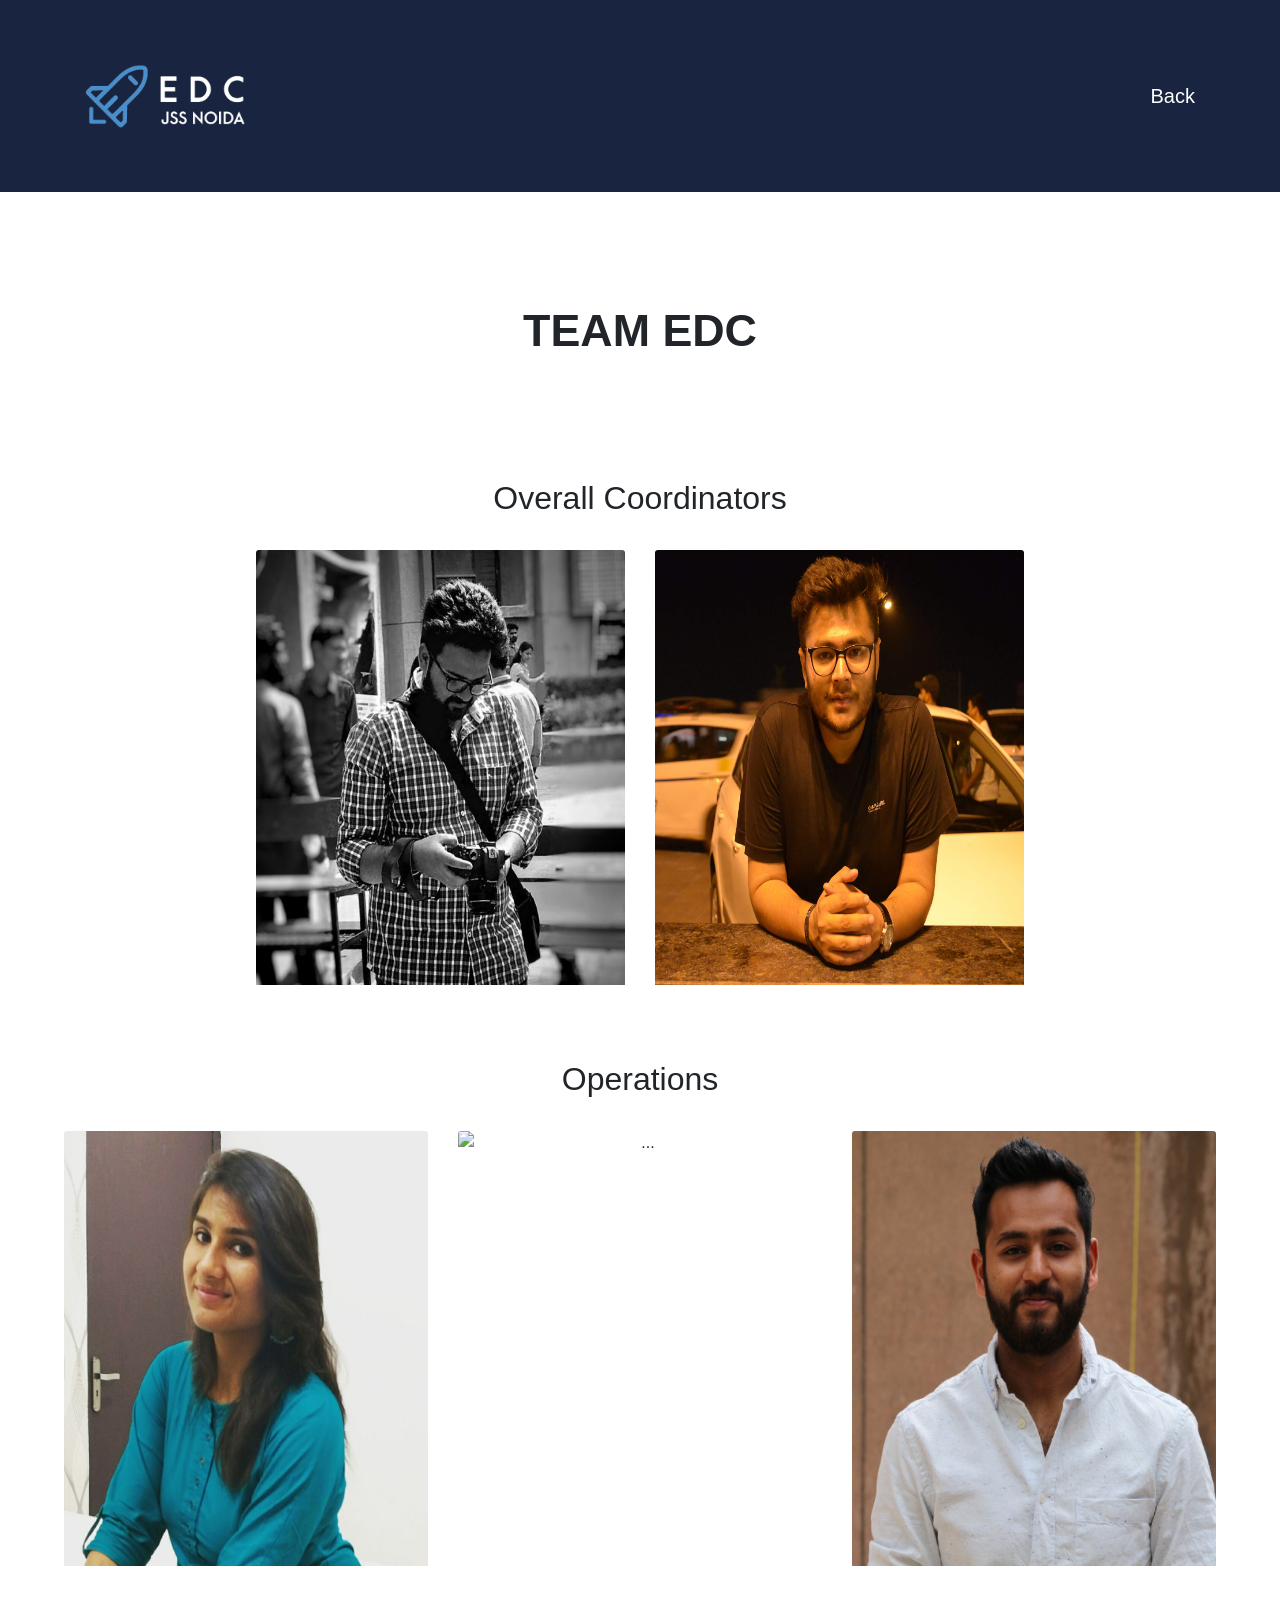
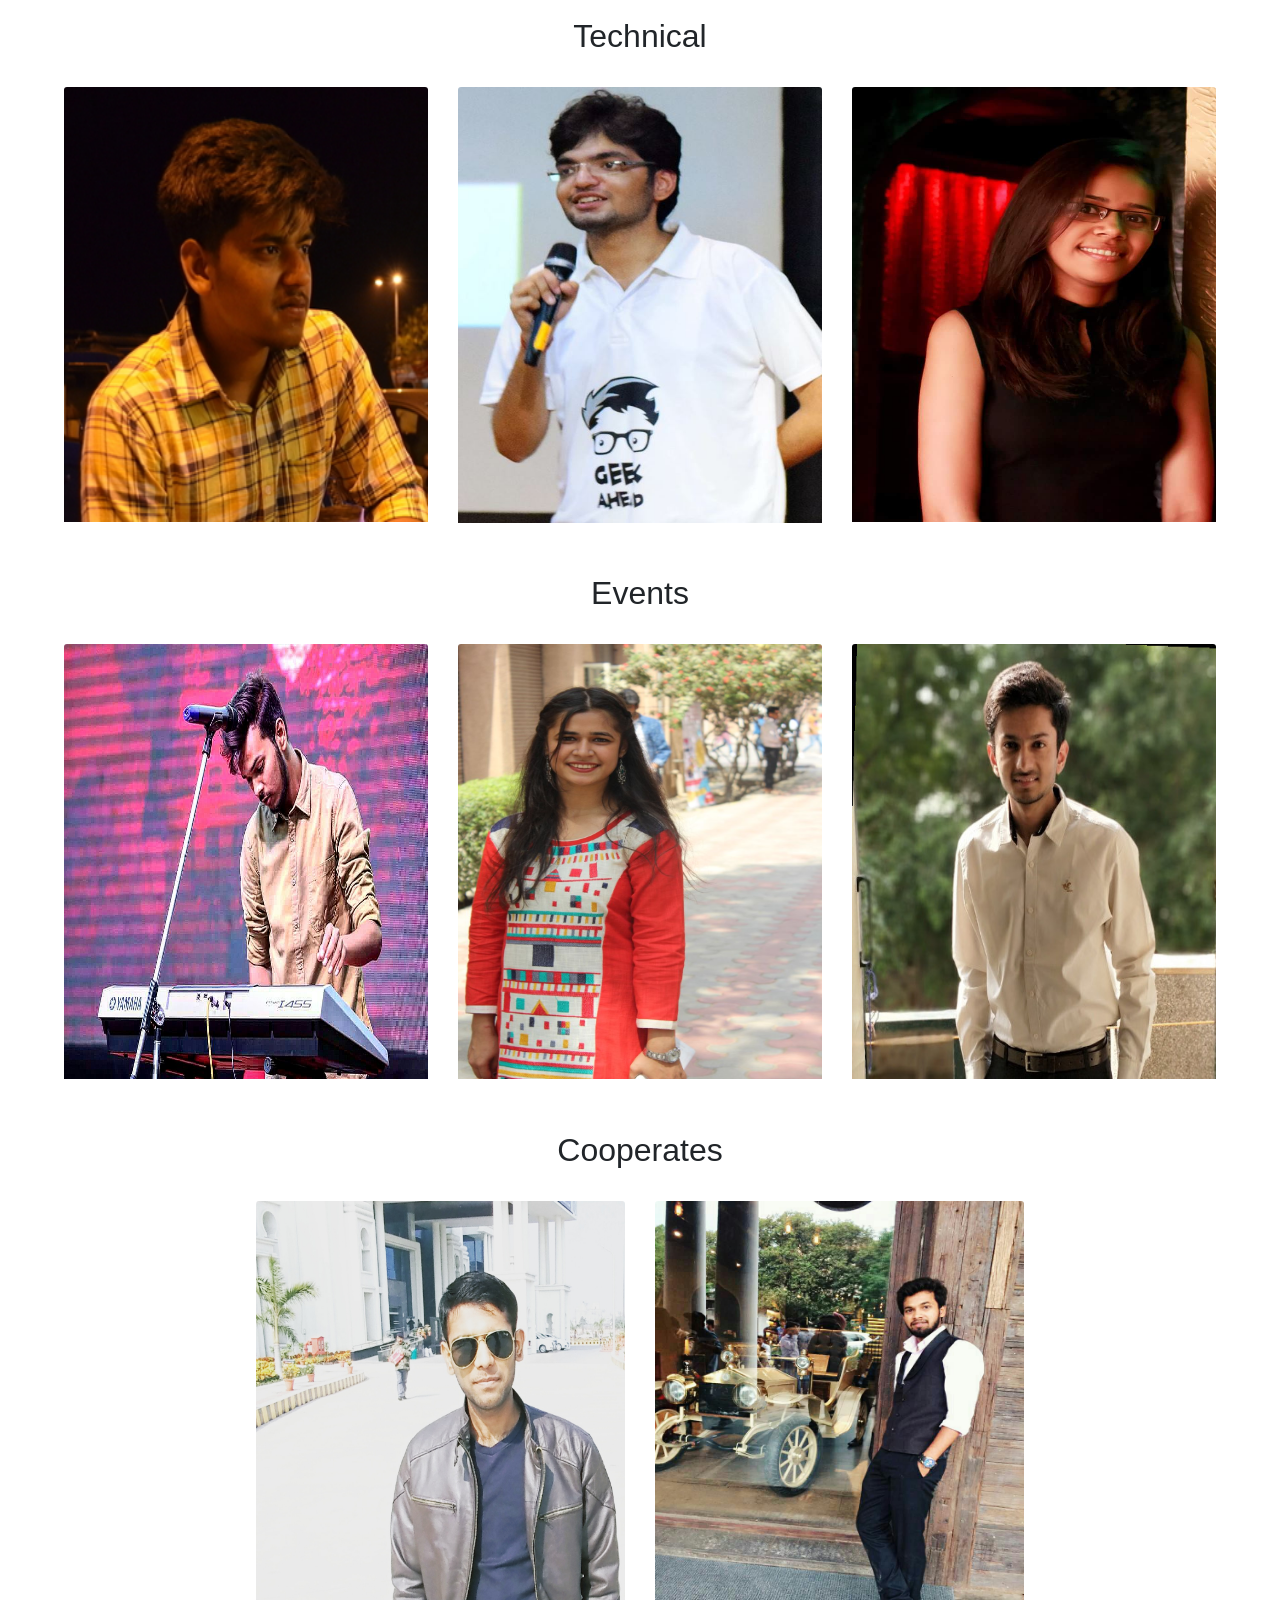
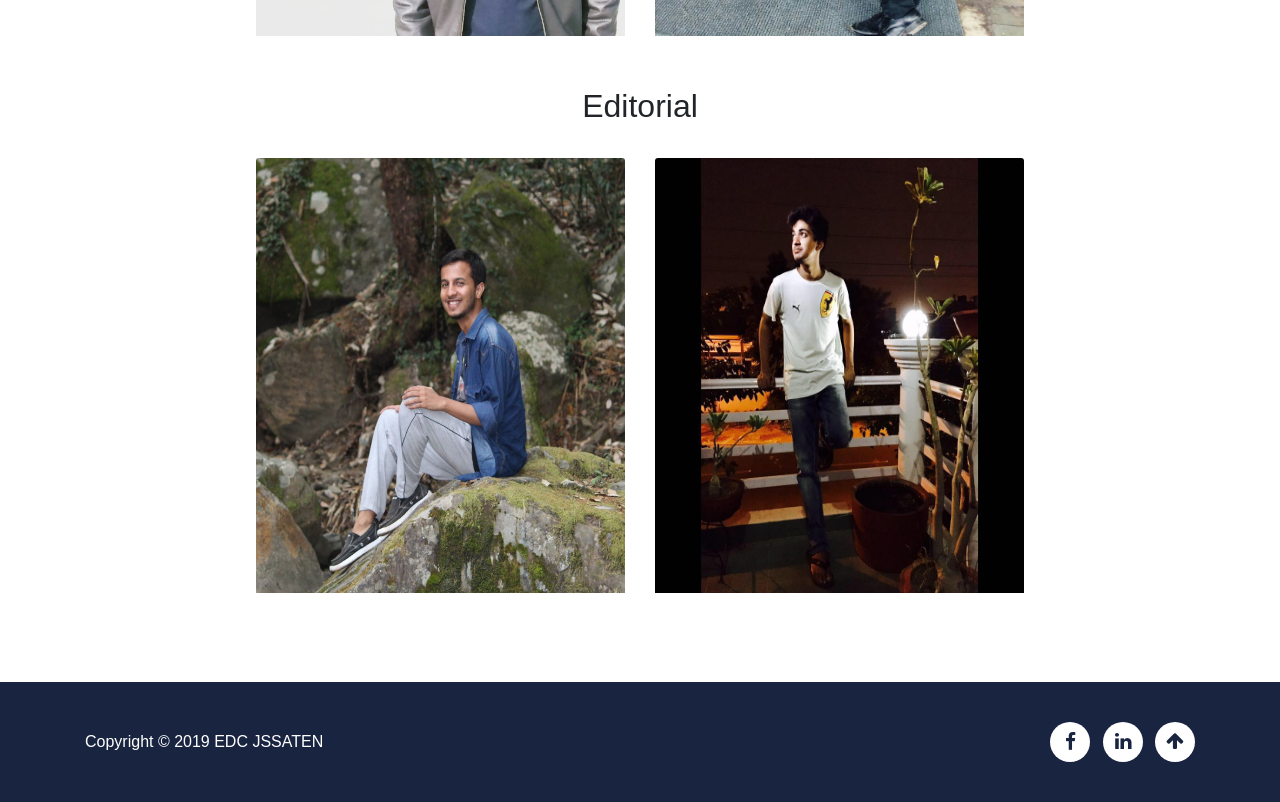
==== commit c90f30b2: "images added" ====
--- a/team.html
+++ b/team.html
@@ -13,12 +13,20 @@
     <script src="https://code.jquery.com/jquery-3.3.1.slim.min.js" integrity="sha384-q8i/X+965DzO0rT7abK41JStQIAqVgRVzpbzo5smXKp4YfRvH+8abtTE1Pi6jizo" crossorigin="anonymous"></script>
     <script src="https://cdnjs.cloudflare.com/ajax/libs/popper.js/1.14.7/umd/popper.min.js" integrity="sha384-UO2eT0CpHqdSJQ6hJty5KVphtPhzWj9WO1clHTMGa3JDZwrnQq4sF86dIHNDz0W1" crossorigin="anonymous"></script>
     <script src="https://stackpath.bootstrapcdn.com/bootstrap/4.3.1/js/bootstrap.min.js" integrity="sha384-JjSmVgyd0p3pXB1rRibZUAYoIIy6OrQ6VrjIEaFf/nJGzIxFDsf4x0xIM+B07jRM" crossorigin="anonymous"></script>
-
+    <script src="https://ajax.googleapis.com/ajax/libs/jquery/3.3.1/jquery.min.js"></script>
+    <script>
+  $(document).ready(function(){
+    $('a').on('click', function(event) {
+        var hash = this.hash;
+        $('html, body').animate({scrollTop: $(hash).offset().top}, 900);
+    });
+})
+</script>
   </head>
   <body id="top">
     <nav>
       <div class="jumbotron jumbotron-fluid" style="background-color:#192440;">
-          <div class="container text-center text-md-left">
+          <div class="container text-center text-md-left"  id="teamnav">
               <header>
                   <div class="row justify-content-between">
                       <div class="col-2">
@@ -35,7 +43,7 @@
 
   <section class="teammembers">
     <div class="teamedc">
-      <h1>TEAM EDC</h1>
+      <h2 class="text-center font-weight-bold my-5">TEAM EDC</h2>
     </div>
 
     <br>
@@ -44,22 +52,23 @@
         <h3>Overall Coordinators</h3>
         <br>
         <div class="card-deck">
-          <div class="card border-0"  id="naman" data-aos="fade-right">
+          <div class="card border-0"  id="naman" data-aos="fade-right" data-aos-delay="200" data-aos-duration="1000" data-aos-once="true">
             <img src="img\team\naman.jpg" class="card-img-top" alt="...">
             <div class="overlayleft">
               <div class="content">
                 <h1>NAMAN JAIN</h1>
-                <p>naman.edcjss@gmail.com</p>
-              </div>
-            </div>
-          </div>
-
-          <div class="card border-0"  id="atul" data-aos="fade-left">
+                <p>naman@edcjss.in</p>
+                <a href="#"><i class="fab fa-linkedin-in"></i></a>
+              </div>
+            </div>
+          </div>
+
+          <div class="card border-0"  id="atul" data-aos="fade-left" data-aos-delay="200" data-aos-duration="1000" data-aos-once="true">
             <img src="img\team\atul.jpg" class="card-img-top" alt="...">
             <div class="overlayright">
               <div class="content">
                 <h1>ATUL RAJ</h1>
-                <p>atul.edcjss@gmail.com</p>
+                <p>atul@edcjss.in</p>
               </div>
           </div>
         </div>
@@ -72,32 +81,32 @@
         <h3>Operations</h3>
         <br>
         <div class="card-deck">
-          <div class="card border-0" id="shivani" data-aos="fade-right">
+          <div class="card border-0" id="shivani" data-aos="fade-right" data-aos-delay="200" data-aos-duration="1000" data-aos-once="true">
             <img src="img\team\shivani.jpg" class="card-img-top" alt="...">
             <div class="overlaybottom">
               <div class="content">
                 <h1>SHIVANI TEKRIWAL</h1>
-                <p>shivani.edcjss@gmail.com</p>
-              </div>
-            </div>
-          </div>
-
-          <div class="card border-0"  id="waris" data-aos="zoom-in">
-            <img src="img\team\naman.jpg" class="card-img-top" alt="...">
+                <p>shivani@edcjss.in</p>
+              </div>
+            </div>
+          </div>
+
+          <div class="card border-0"  id="waris" data-aos="zoom-in" data-aos-delay="200" data-aos-duration="1000" data-aos-once="true">
+            <img src="img\team\waris.jpg" class="card-img-top" alt="...">
             <div class="overlaybottom">
               <div class="content">
                 <h1>MOHAMMAD WARIS</h1>
-                <p>waris.edcjss@gmail.com</p>
-              </div>
-            </div>
-          </div>
-
-          <div class="card border-0"  id="prakhar"  data-aos="fade-left">
+                <p>waris@edcjss.in</p>
+              </div>
+            </div>
+          </div>
+
+          <div class="card border-0"  id="prakhar"  data-aos="fade-left" data-aos-delay="200" data-aos-duration="1000" data-aos-once="true">
             <img src="img\team\prakhar.jpeg" class="card-img-top" alt="...">
             <div class="overlaybottom">
               <div class="content">
                 <h1>PRAKHAR BHARDWAJ</h1>
-                <p>prakhar.edcjss@gmail.com</p>
+                <p>prakhar@edcjss.in</p>
               </div>
             </div>
           </div>
@@ -109,32 +118,32 @@
         <h3>Technical</h3>
         <br>
         <div class="card-deck">
-          <div class="card border-0" id="nishith" data-aos="flip-right">
+          <div class="card border-0" id="nishith" data-aos="flip-right" data-aos-delay="200" data-aos-duration="1000" data-aos-once="true">
             <img src="img\team\nishith.jpg" class="card-img-top" alt="...">
             <div class="overlaybottom">
               <div class="content">
                 <h1>NISHITH JAISWAL</h1>
-                <p>nishith.edcjss@gmail.com</p>
-              </div>
-            </div>
-          </div>
-
-          <div class="card border-0" id="shlok" data-aos="zoom-in">
-            <img src="img\team\naman.jpg" class="card-img-top" alt="...">
+                <p>nishith@edcjss.in</p>
+              </div>
+            </div>
+          </div>
+
+          <div class="card border-0" id="shlok" data-aos="zoom-in" data-aos-delay="200" data-aos-duration="1000" data-aos-once="true">
+            <img src="img\team\shlok.JPG" class="card-img-top" alt="...">
             <div class="overlaybottom">
               <div class="content">
                 <h1>SHLOK SRIVATAVA</h1>
-                <p>shlok.edcjss@gmail.com</p>
-              </div>
-            </div>
-          </div>
-
-          <div class="card border-0" id="ayushi" data-aos="flip-left">
+                <p>shlok@edcjss.in</p>
+              </div>
+            </div>
+          </div>
+
+          <div class="card border-0" id="ayushi" data-aos="flip-left" data-aos-delay="200" data-aos-duration="1000" data-aos-once="true">
             <img src="img\team\ayushik.jpg" class="card-img-top" alt="...">
             <div class="overlaybottom">
               <div class="content">
                 <h1>AYUSHI KAPOOR</h1>
-                <p>ayushi.edcjss@gmail.com</p>
+                <p>ayushi@edcjss.in</p>
               </div>
             </div>
           </div>
@@ -146,32 +155,32 @@
         <h3>Events</h3>
         <br>
         <div class="card-deck">
-          <div class="card border-0"  id="siddhartha" data-aos="zoom-in">
+          <div class="card border-0"  id="siddhartha" data-aos="zoom-in" data-aos-delay="200" data-aos-duration="1000" data-aos-once="true">
             <img src="img\team\siddhartha.jpg" class="card-img-top" alt="...">
             <div class="overlaybottom">
               <div class="content">
                 <h1>SIDDHARTHA RATMELE</h1>
-                <p>siddhartha.edcjss@gmail.com</p>
-              </div>
-            </div>
-          </div>
-
-          <div class="card border-0" id="ritika" data-aos="zoom-in">
+                <p>siddhartha@edcjss.in</p>
+              </div>
+            </div>
+          </div>
+
+          <div class="card border-0" id="ritika" data-aos="zoom-in" data-aos-delay="200" data-aos-duration="1000" data-aos-once="true">
             <img src="img\team\ritika.jpg" class="card-img-top" alt="...">
             <div class="overlaybottom">
               <div class="content">
                 <h1>RITIKA MAKAR</h1>
-                <p>ritika.edcjss@gmail.com</p>
-              </div>
-            </div>
-          </div>
-
-          <div class="card border-0" id="vedansh" data-aos="zoom-in">
+                <p>ritika@edcjss.in</p>
+              </div>
+            </div>
+          </div>
+
+          <div class="card border-0" id="vedansh" data-aos="zoom-in" data-aos-delay="200" data-aos-duration="1000" data-aos-once="true">
             <img src="img\team\vedansh.jpeg" class="card-img-top" alt="...">
             <div class="overlaybottom">
               <div class="content">
                 <h1>VEDANSH KEDIA</h1>
-                <p>vedansh.edcjss@gmail.com</p>
+                <p>vedansh@edcjss.in</p>
               </div>
             </div>
           </div>
@@ -183,22 +192,22 @@
         <h3>Cooperates</h3>
         <br>
         <div class="card-deck">
-          <div class="card border-0"  id="dewansh" data-aos="fade-right">
+          <div class="card border-0"  id="dewansh" data-aos="fade-right" data-aos-delay="200" data-aos-duration="1000" data-aos-once="true">
             <img src="img\team\dewansh.jpg" class="card-img-top" alt="...">
             <div class="overlayleft">
               <div class="content">
                 <h1>DEWANSH</h1>
-                <p>dewansh.edcjss@gmail.com</p>
-              </div>
-            </div>
-          </div>
-
-          <div class="card border-0"  id="divyansh" data-aos="fade-left">
+                <p>dewansh@edcjss.in</p>
+              </div>
+            </div>
+          </div>
+
+          <div class="card border-0"  id="divyansh" data-aos="fade-left" data-aos-delay="200" data-aos-duration="1000" data-aos-once="true">
             <img src="img\team\divyansh.jpg" class="card-img-top" alt="...">
             <div class="overlayright">
               <div class="content">
                 <h1>DIVYANSH GANDHI</h1>
-                <p>divyansh.edcjss@gmail.com</p>
+                <p>divyansh@edcjss.in</p>
               </div>
           </div>
         </div>
@@ -209,22 +218,22 @@
         <h3>Editorial</h3>
         <br>
         <div class="card-deck">
-          <div class="card border-0"  id="raaj" data-aos="fade-right">
-            <img src="img\team\dewansh.jpg" class="card-img-top" alt="...">
+          <div class="card border-0"  id="raaj" data-aos="fade-right" data-aos-delay="200" data-aos-duration="1000" data-aos-once="true">
+            <img src="img\team\raaj.jpg" class="card-img-top" alt="...">
             <div class="overlayleft">
               <div class="content">
                 <h1>RAAJ</h1>
-                <p>raaj.edcjss@gmail.com</p>
-              </div>
-            </div>
-          </div>
-
-          <div class="card border-0"  id="adesh" data-aos="fade-left">
+                <p>raaj@edcjss.in</p>
+              </div>
+            </div>
+          </div>
+
+          <div class="card border-0"  id="adesh" data-aos="fade-left" data-aos-delay="200" data-aos-duration="1000" data-aos-once="true">
             <img src="img\team\adesh (1).jpg" class="card-img-top" alt="...">
             <div class="overlayright">
               <div class="content">
                 <h1>ADESH</h1>
-                <p>adesh.edcjss@gmail.com</p>
+                <p>adesh@edcjss.in</p>
               </div>
           </div>
         </div>
--- a/css/custom.css
+++ b/css/custom.css
@@ -191,10 +191,9 @@
     #banner h1 {
         font-size: 2rem;
     }
-
-.event-card{
-    min-height: 425px!important;
-}
+    .event-card{
+        min-height: 425px!important;
+    }
 }
 
 header img{
@@ -231,7 +230,7 @@
 }
 .overlayleft{
   position: absolute;
-  height: 34vw;
+  height: 100%;
   background-color: #192440;
   color: white;
   opacity: .7;
@@ -242,7 +241,7 @@
 }
 .overlayright{
   position: absolute;
-  height: 34vw;
+  height: 100%;
   background-color: #192440;
   color: white;
   opacity: .7;
@@ -288,5 +287,5 @@
 }
 #shivani:hover .overlaybottom , #prakhar:hover .overlaybottom , #waris:hover .overlaybottom , #nishith:hover .overlaybottom , #shlok:hover .overlaybottom , #ayushi:hover .overlaybottom , #siddhartha:hover .overlaybottom , #ritika:hover .overlaybottom , #vedansh:hover .overlaybottom{
   top: 0;
-  height: 34vw;
-}
+  height: 100%;
+}
